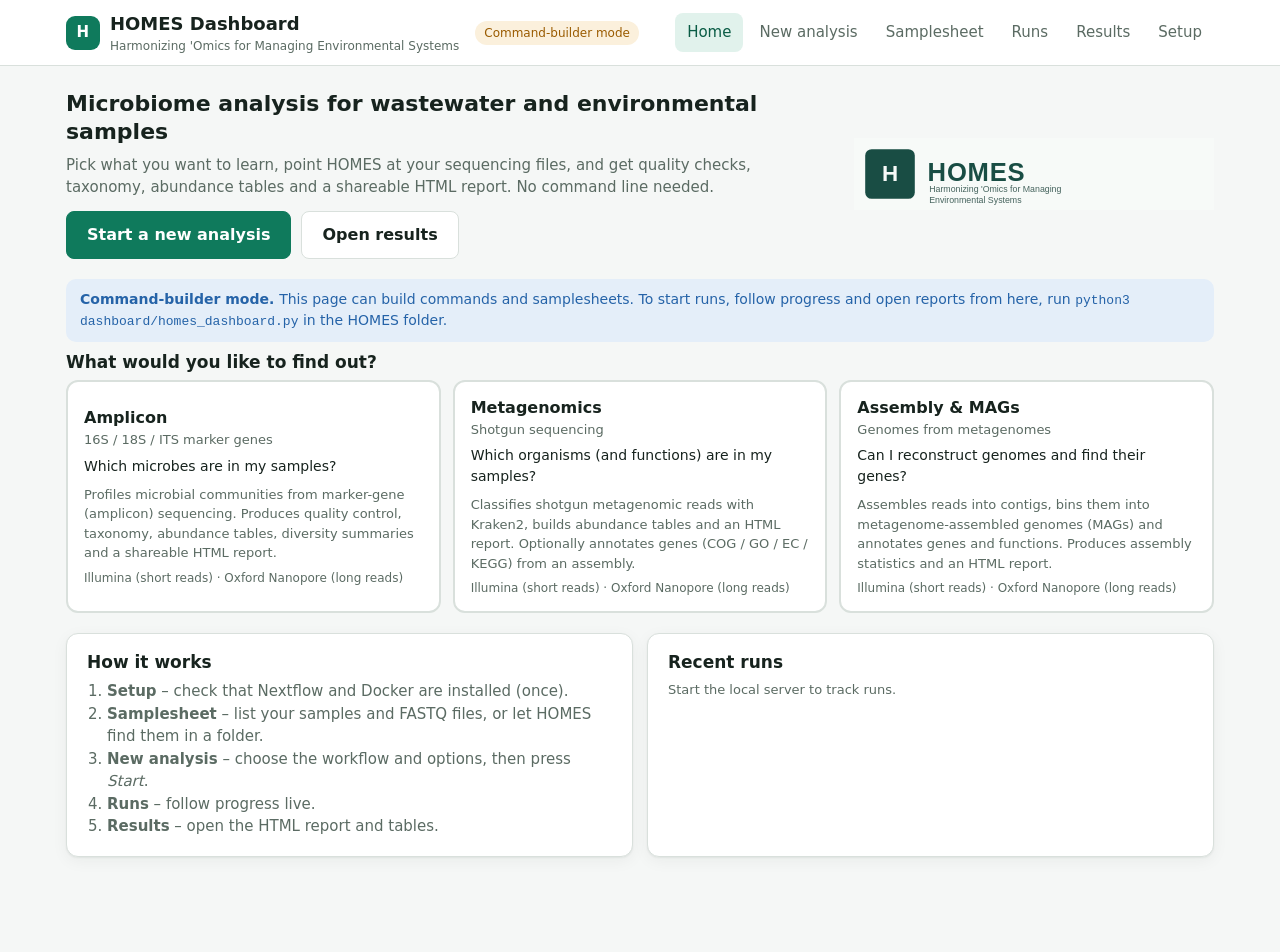
==== dashboard/static/index.html @ 1baedf9f "Add browser-based HOMES dashboard A local, dependency-free web dashboard for running the HOMES workf" ====
<!doctype html>
<html lang="en">
<head>
  <meta charset="utf-8">
  <meta name="viewport" content="width=device-width, initial-scale=1">
  <meta name="homes-token" content="__HOMES_TOKEN__">
  <title>HOMES Dashboard</title>
  <link rel="icon" href="data:,">
  <link rel="stylesheet" href="style.css">
</head>
<body>
  <header class="top">
    <div class="top-inner">
      <div class="brand">
        <div class="brand-mark">H</div>
        <div>HOMES Dashboard<small>Harmonizing 'Omics for Managing Environmental Systems</small></div>
      </div>
      <span id="conn" class="conn off">Checking…</span>
      <nav class="tabs" id="tabs">
        <button data-view="home" class="active">Home</button>
        <button data-view="new">New analysis</button>
        <button data-view="sheet">Samplesheet</button>
        <button data-view="runs">Runs <span id="running-count" class="count hidden">0</span></button>
        <button data-view="results">Results</button>
        <button data-view="setup">Setup</button>
      </nav>
    </div>
  </header>

  <main>
    <!-- ================= HOME ================= -->
    <section class="view active" id="view-home">
      <div class="hero">
        <div>
          <h2>Microbiome analysis for wastewater and environmental samples</h2>
          <p class="muted">Pick what you want to learn, point HOMES at your sequencing files, and get quality checks,
            taxonomy, abundance tables and a shareable HTML report. No command line needed.</p>
          <div class="row">
            <button class="btn primary big" data-goto="new">Start a new analysis</button>
            <button class="btn big" data-goto="results">Open results</button>
          </div>
        </div>
        <img src="../../workflows/HOMES_amplicon/assets/homes_report_logo.svg" alt="HOMES logo" onerror="this.remove()">
      </div>
      <div id="home-setup"></div>
      <h3>What would you like to find out?</h3>
      <div class="choices" id="home-workflows"></div>
      <div class="grid cols-2" style="margin-top:20px">
        <div class="card">
          <h3>How it works</h3>
          <ol class="muted" style="padding-left:20px;margin:0">
            <li><b>Setup</b> – check that Nextflow and Docker are installed (once).</li>
            <li><b>Samplesheet</b> – list your samples and FASTQ files, or let HOMES find them in a folder.</li>
            <li><b>New analysis</b> – choose the workflow and options, then press <i>Start</i>.</li>
            <li><b>Runs</b> – follow progress live.</li>
            <li><b>Results</b> – open the HTML report and tables.</li>
          </ol>
        </div>
        <div class="card">
          <h3>Recent runs</h3>
          <div id="home-runs" class="muted small">No runs yet.</div>
        </div>
      </div>
    </section>

    <!-- ================= NEW ANALYSIS ================= -->
    <section class="view" id="view-new">
      <h2>New analysis</h2>
      <p class="muted">Work through the steps from top to bottom. The command at the end updates as you go.</p>

      <div class="step"><div class="step-num">1</div><div class="step-body">
        <h3>What do you want to find out?</h3>
        <div class="choices" id="wf-choices"></div>
      </div></div>

      <div class="step"><div class="step-num">2</div><div class="step-body">
        <h3>How were the samples sequenced?</h3>
        <div class="choices" id="platform-choices"></div>
      </div></div>

      <div class="step"><div class="step-num">3</div><div class="step-body">
        <h3>Which data?</h3>
        <div class="choices" id="mode-choices"></div>
        <div id="mode-note"></div>
      </div></div>

      <div class="step"><div class="step-num">4</div><div class="step-body">
        <h3>Where should it run?</h3>
        <p class="muted small">Containers download all the bioinformatics software automatically.</p>
        <div class="choices" id="engine-choices"></div>
      </div></div>

      <div class="step" id="step-options"><div class="step-num">5</div><div class="step-body">
        <h3>Your data and options</h3>
        <p class="muted small">Relative paths are read from the HOMES folder. Every option has a short explanation underneath; defaults work for most data.</p>
        <div class="card">
          <div class="fields" id="fields-basic"></div>
          <details class="advanced" id="adv-wrap">
            <summary>Advanced options</summary>
            <div class="fields" id="fields-adv"></div>
          </details>
        </div>
      </div></div>

      <div class="step"><div class="step-num" id="step-out-num">6</div><div class="step-body">
        <h3>Name and save</h3>
        <div class="card">
          <div class="fields">
            <div class="field">
              <label class="lbl" for="run-label">Analysis name</label>
              <input type="text" id="run-label" placeholder="e.g. Plant A influent – May">
              <div class="help">Only used to recognise this run in the dashboard.</div>
            </div>
            <div class="field">
              <label class="lbl" for="outdir">Results folder<span class="req">*</span></label>
              <div class="input-group">
                <input type="text" id="outdir">
                <button class="btn small server-only" data-browse="outdir" data-pick="folder">Browse…</button>
              </div>
              <div class="help">Where reports and tables are written. Created if it does not exist.</div>
            </div>
            <div class="field">
              <label class="toggle"><input type="checkbox" id="resume" checked><span class="track"></span>
                <span><b>Resume</b> – reuse finished steps if this was run before</span></label>
            </div>
          </div>
          <details class="advanced">
            <summary>Expert: extra command-line arguments</summary>
            <input type="text" id="extra-args" placeholder="e.g. --max_cpus 8 -c my_site.config">
            <div class="help">Appended as-is to the Nextflow command.</div>
          </details>
        </div>
      </div></div>

      <div class="step"><div class="step-num" id="step-run-num">7</div><div class="step-body">
        <h3>Check and start</h3>
        <div id="validation"></div>
        <pre class="cmd" id="cmd-preview"></pre>
        <div class="row" style="margin-top:12px">
          <button class="btn primary big server-only" id="btn-launch">▶ Start analysis</button>
          <button class="btn" id="btn-copy">Copy command</button>
          <button class="btn" id="btn-script">Download as script</button>
          <span class="spacer"></span>
          <button class="btn small" id="btn-reset">Reset form</button>
        </div>
        <div class="note info static-only small">You are using the dashboard without its local server, so it cannot start runs itself.
          Copy the command and paste it into a terminal inside the HOMES folder, or start the full dashboard with
          <code>python3 dashboard/homes_dashboard.py</code>.</div>
      </div></div>
    </section>

    <!-- ================= SAMPLESHEET ================= -->
    <section class="view" id="view-sheet">
      <h2>Samplesheet builder</h2>
      <p class="muted">A samplesheet tells HOMES which FASTQ files belong to which sample. Fill the table, let the
        dashboard find files in a folder, or paste from Excel.</p>
      <div class="card">
        <div class="row">
          <label class="lbl" for="sheet-layout"><b>Layout for</b></label>
          <select id="sheet-layout" style="width:auto"></select>
          <span class="spacer"></span>
          <button class="btn server-only" id="sheet-scan">📁 Add files from a folder…</button>
          <button class="btn" id="sheet-paste">Paste / import…</button>
          <button class="btn" id="sheet-add">+ Add row</button>
          <button class="btn danger" id="sheet-clear">Clear</button>
        </div>
        <p class="muted small" id="sheet-hint" style="margin-top:8px"></p>
        <div class="table-wrap" style="margin-top:8px"><table class="sheet" id="sheet-table"></table></div>
        <div id="sheet-validation"></div>
      </div>
      <div class="card">
        <h3>Save</h3>
        <div class="row">
          <input type="text" id="sheet-path" style="flex:1;min-width:240px" placeholder="samplesheets/my_samples.csv">
          <button class="btn server-only" data-browse="sheet-path" data-pick="folder" data-append="my_samples">Browse…</button>
          <button class="btn primary server-only" id="sheet-save">Save file</button>
          <button class="btn" id="sheet-download">Download</button>
          <button class="btn" id="sheet-use">Use in new analysis →</button>
        </div>
        <p class="muted small" style="margin-top:8px">Saved files are written relative to the HOMES folder unless you give a full path.</p>
      </div>
    </section>

    <!-- ================= RUNS ================= -->
    <section class="view" id="view-runs">
      <div class="row"><h2 style="margin:0">Runs</h2><span class="spacer"></span>
        <button class="btn small server-only" id="runs-refresh">Refresh</button></div>
      <div class="static-only note info">Run tracking needs the local server: <code>python3 dashboard/homes_dashboard.py</code></div>
      <div class="grid" style="grid-template-columns: minmax(260px, 1fr) minmax(0, 2fr); margin-top:14px" id="runs-grid">
        <div class="list" id="runs-list"></div>
        <div id="run-detail"></div>
      </div>
    </section>

    <!-- ================= RESULTS ================= -->
    <section class="view" id="view-results">
      <div class="row"><h2 style="margin:0">Results</h2><span class="spacer"></span>
        <button class="btn small server-only" id="results-refresh">Refresh</button></div>
      <p class="muted">Folders under <code>results/</code>, folders of dashboard runs, and any folder you add here.</p>
      <div class="static-only note info">Browsing results needs the local server: <code>python3 dashboard/homes_dashboard.py</code>.
        Without it, open <code>report/*.html</code> inside your results folder directly in a browser.</div>
      <div class="card server-only">
        <div class="row">
          <input type="text" id="results-add-path" style="flex:1;min-width:240px" placeholder="/path/to/an/existing/results/folder">
          <button class="btn" data-browse="results-add-path" data-pick="folder">Browse…</button>
          <button class="btn primary" id="results-add">Add folder</button>
        </div>
      </div>
      <div class="list" id="results-list"></div>
    </section>

    <!-- ================= SETUP ================= -->
    <section class="view" id="view-setup">
      <h2>Setup check</h2>
      <p class="muted">HOMES needs Java 17+, Nextflow and one container engine. This page checks this computer.</p>
      <div class="card" id="setup-checks"></div>
      <div class="card">
        <h3>Install steps</h3>
        <h4>1. Docker (laptop / workstation)</h4>
        <p>Install <a href="https://docs.docker.com/get-started/get-docker/" target="_blank" rel="noopener">Docker Desktop</a>, open it, and wait until it says it is running.</p>
        <h4>2. Java 17 or newer</h4>
        <p>Check with <code>java -version</code>. If missing, install e.g. <a href="https://adoptium.net/" target="_blank" rel="noopener">Temurin 17</a>.</p>
        <h4>3. Nextflow</h4>
        <pre class="cmd">curl -s https://get.nextflow.io | bash
chmod +x nextflow
mkdir -p "$HOME/.local/bin"
mv nextflow "$HOME/.local/bin/"
export PATH="$PATH:$HOME/.local/bin"
nextflow info</pre>
        <p class="muted small" style="margin-top:8px">Restart the dashboard after installing so it picks up the new <code>PATH</code>.</p>
        <h4>4. Try a test run</h4>
        <p>Go to <a href="#" data-goto="new">New analysis</a>, pick any workflow and choose <b>Built-in test data</b>.</p>
      </div>
    </section>
  </main>

  <div id="modal-root"></div>
  <script src="workflows.js"></script>
  <script src="app.js"></script>
</body>
</html>
---- dashboard/static/style.css ----
:root {
  --bg: #f5f7f6;
  --surface: #ffffff;
  --surface-2: #eef2f0;
  --border: #d9e0dc;
  --text: #17231e;
  --muted: #5b6b63;
  --accent: #0f7a5c;
  --accent-strong: #0a5c45;
  --accent-soft: #e1f2ec;
  --info: #2563a8;
  --info-soft: #e4eef9;
  --warn: #9a5b00;
  --warn-soft: #fbf0dc;
  --bad: #b3261e;
  --bad-soft: #fbe5e3;
  --good: #1e7a3c;
  --good-soft: #e1f3e6;
  --code-bg: #10201a;
  --code-text: #d8efe5;
  --shadow: 0 1px 2px rgba(16, 32, 26, .06), 0 4px 16px rgba(16, 32, 26, .05);
  --radius: 12px;
  --font: system-ui, -apple-system, "Segoe UI", Roboto, "Helvetica Neue", Arial, "PingFang SC", "Microsoft YaHei", sans-serif;
  --mono: ui-monospace, SFMono-Regular, Menlo, Consolas, monospace;
  color-scheme: light;
}

@media (prefers-color-scheme: dark) {
  :root {
    --bg: #0e1513;
    --surface: #152019;
    --surface-2: #1b2a23;
    --border: #2a3b33;
    --text: #e3ece7;
    --muted: #93a69c;
    --accent: #3fbf93;
    --accent-strong: #67d4ad;
    --accent-soft: #173a2e;
    --info: #79aef0;
    --info-soft: #182a3f;
    --warn: #f0b350;
    --warn-soft: #3a2c13;
    --bad: #f28b82;
    --bad-soft: #3d1c1a;
    --good: #6fd492;
    --good-soft: #163522;
    --code-bg: #08100d;
    --code-text: #cfe9dc;
    --shadow: 0 1px 2px rgba(0, 0, 0, .3);
    color-scheme: dark;
  }
}

* { box-sizing: border-box; }
html, body { margin: 0; }
body {
  background: var(--bg);
  color: var(--text);
  font: 15px/1.5 var(--font);
}
a { color: var(--accent); }
button, input, select, textarea { font: inherit; color: inherit; }
code, pre, .mono { font-family: var(--mono); font-size: 13px; }
h1, h2, h3, h4 { line-height: 1.25; margin: 0 0 .4em; }
h2 { font-size: 22px; }
h3 { font-size: 17px; }
p { margin: 0 0 .8em; }
.muted { color: var(--muted); }
.small { font-size: 13px; }
.hidden { display: none !important; }

/* ---------- layout ---------- */
header.top {
  position: sticky; top: 0; z-index: 20;
  background: var(--surface);
  border-bottom: 1px solid var(--border);
}
.top-inner {
  max-width: 1180px; margin: 0 auto; padding: 10px 16px;
  display: flex; align-items: center; gap: 16px; flex-wrap: wrap;
}
.brand { display: flex; align-items: center; gap: 10px; font-weight: 700; font-size: 18px; }
.brand-mark {
  width: 34px; height: 34px; border-radius: 9px; background: var(--accent);
  color: #fff; display: grid; place-items: center; font-size: 15px; letter-spacing: .5px;
}
.brand small { display: block; font-weight: 400; font-size: 12px; color: var(--muted); }
nav.tabs { display: flex; gap: 4px; flex-wrap: wrap; margin-left: auto; }
nav.tabs button {
  border: 0; background: transparent; padding: 8px 12px; border-radius: 8px; cursor: pointer;
  color: var(--muted); font-weight: 500; white-space: nowrap;
}
nav.tabs button:hover { background: var(--surface-2); color: var(--text); }
nav.tabs button.active { background: var(--accent-soft); color: var(--accent-strong); }
nav.tabs .count {
  display: inline-block; min-width: 18px; padding: 0 5px; margin-left: 4px; border-radius: 9px;
  background: var(--accent); color: #fff; font-size: 11px; line-height: 18px; text-align: center;
}
.conn { font-size: 12px; padding: 3px 9px; border-radius: 99px; white-space: nowrap; }
.conn.on { background: var(--good-soft); color: var(--good); }
.conn.off { background: var(--warn-soft); color: var(--warn); }

main { min-width: 0; max-width: 1180px; margin: 0 auto; padding: 24px 16px 80px; }
section.view { display: none; }
section.view.active { display: block; }

.card {
  background: var(--surface); border: 1px solid var(--border); border-radius: var(--radius);
  box-shadow: var(--shadow); padding: 18px 20px; margin-bottom: 16px;
}
.card > h3:first-child { margin-top: 0; }
.grid { display: grid; gap: 14px; }
.grid.cols-3 { grid-template-columns: repeat(auto-fit, minmax(min(250px, 100%), 1fr)); }
.grid.cols-2 { grid-template-columns: repeat(auto-fit, minmax(min(300px, 100%), 1fr)); }
.row { display: flex; gap: 10px; align-items: center; flex-wrap: wrap; }
.row.end { justify-content: flex-end; }
.spacer { flex: 1; }

/* ---------- step blocks ---------- */
.step { display: grid; grid-template-columns: 34px 1fr; gap: 14px; margin-bottom: 26px; }
.step-num {
  width: 30px; height: 30px; border-radius: 50%; background: var(--accent); color: #fff;
  display: grid; place-items: center; font-weight: 700; font-size: 14px; margin-top: 2px;
}
.step-body { min-width: 0; }
.step-body > h3 { margin-bottom: 4px; }
.step-body > p.muted { margin-bottom: 12px; }

/* ---------- choice cards ---------- */
.choices { display: grid; gap: 12px; grid-template-columns: repeat(auto-fit, minmax(min(220px, 100%), 1fr)); }
.choice {
  text-align: left; cursor: pointer; background: var(--surface); border: 2px solid var(--border);
  border-radius: var(--radius); padding: 14px 16px; transition: border-color .12s, background .12s;
}
.choice:hover { border-color: var(--accent); }
.choice.selected { border-color: var(--accent); background: var(--accent-soft); }
.choice .t { font-weight: 650; font-size: 16px; }
.choice .s { color: var(--muted); font-size: 13px; }
.choice .q { margin-top: 6px; font-size: 14px; }
.choice .tag { font-size: 12px; color: var(--muted); margin-top: 6px; }
.choice.compact { padding: 10px 14px; }
.choice.disabled { opacity: .55; }

/* ---------- forms ---------- */
.fields { display: grid; gap: 14px 20px; grid-template-columns: repeat(auto-fit, minmax(min(300px, 100%), 1fr)); }
.field label.lbl { display: block; font-weight: 600; font-size: 14px; margin-bottom: 4px; }
.field .req { color: var(--bad); margin-left: 2px; }
.field .help { color: var(--muted); font-size: 12.5px; margin-top: 4px; }
.field.invalid input, .field.invalid select { border-color: var(--bad); }
input[type=text], input[type=number], select, textarea {
  width: 100%; padding: 8px 10px; border: 1px solid var(--border); border-radius: 8px;
  background: var(--surface); outline: none;
}
input:focus, select:focus, textarea:focus { border-color: var(--accent); box-shadow: 0 0 0 3px var(--accent-soft); }
.input-group { display: flex; gap: 6px; }
.input-group input { flex: 1; min-width: 0; }
details.advanced { margin-top: 18px; border-top: 1px dashed var(--border); padding-top: 12px; }
details.advanced summary { cursor: pointer; font-weight: 600; color: var(--muted); margin-bottom: 12px; }

.toggle { display: inline-flex; align-items: center; gap: 10px; cursor: pointer; user-select: none; }
.toggle input { position: absolute; opacity: 0; width: 0; height: 0; }
.toggle .track {
  width: 40px; height: 22px; border-radius: 11px; background: var(--border); position: relative; transition: background .12s;
  flex: none;
}
.toggle .track::after {
  content: ""; position: absolute; left: 3px; top: 3px; width: 16px; height: 16px; border-radius: 50%;
  background: #fff; transition: transform .12s;
}
.toggle input:checked + .track { background: var(--accent); }
.toggle input:checked + .track::after { transform: translateX(18px); }
.toggle input:focus-visible + .track { box-shadow: 0 0 0 3px var(--accent-soft); }

/* ---------- buttons ---------- */
.btn {
  display: inline-flex; align-items: center; gap: 6px; padding: 8px 14px; border-radius: 8px;
  border: 1px solid var(--border); background: var(--surface); cursor: pointer; font-weight: 550;
  text-decoration: none; color: var(--text); white-space: nowrap;
  max-width: 100%; overflow: hidden; text-overflow: ellipsis;
}
.btn:hover { border-color: var(--accent); }
.btn.primary { background: var(--accent); border-color: var(--accent); color: #fff; }
.btn.primary:hover { background: var(--accent-strong); border-color: var(--accent-strong); }
@media (prefers-color-scheme: dark) { .btn.primary { color: #062018; } }
.btn.danger { color: var(--bad); }
.btn.danger:hover { border-color: var(--bad); }
.btn.small { padding: 4px 10px; font-size: 13px; }
.btn.big { padding: 11px 20px; font-size: 16px; }
.btn:disabled { opacity: .5; cursor: not-allowed; }
.linkbtn { background: none; border: 0; color: var(--accent); cursor: pointer; padding: 0; }

/* ---------- notices ---------- */
.note { border-radius: 10px; padding: 10px 14px; margin: 10px 0; font-size: 14px; }
.note.info { background: var(--info-soft); color: var(--info); }
.note.warn { background: var(--warn-soft); color: var(--warn); }
.note.bad { background: var(--bad-soft); color: var(--bad); }
.note.good { background: var(--good-soft); color: var(--good); }
.note ul { margin: 4px 0 0; padding-left: 20px; }

.pill { display: inline-block; font-size: 12px; font-weight: 600; padding: 2px 9px; border-radius: 99px; white-space: nowrap; }
.pill.running { background: var(--info-soft); color: var(--info); }
.pill.succeeded { background: var(--good-soft); color: var(--good); }
.pill.failed { background: var(--bad-soft); color: var(--bad); }
.pill.stopped, .pill.unknown { background: var(--surface-2); color: var(--muted); }
.pill.running::before {
  content: ""; display: inline-block; width: 7px; height: 7px; border-radius: 50%; background: currentColor;
  margin-right: 6px; vertical-align: 1px; animation: pulse 1.2s infinite;
}
@keyframes pulse { 50% { opacity: .25; } }

/* ---------- command ---------- */
pre.cmd, pre.log {
  background: var(--code-bg); color: var(--code-text); border-radius: 10px; padding: 14px 16px;
  overflow: auto; margin: 0; white-space: pre; line-height: 1.45;
}
pre.log { max-height: 460px; white-space: pre-wrap; word-break: break-all; font-size: 12.5px; }

/* ---------- tables ---------- */
.table-wrap { overflow: auto; border: 1px solid var(--border); border-radius: 10px; max-height: 60vh; }
table { border-collapse: collapse; width: 100%; font-size: 13.5px; }
th, td { padding: 6px 10px; border-bottom: 1px solid var(--border); text-align: left; vertical-align: top; }
th { background: var(--surface-2); position: sticky; top: 0; font-weight: 600; z-index: 1; }
td.num { text-align: right; font-variant-numeric: tabular-nums; }
table.sheet td { padding: 2px; }
table.sheet input, table.sheet select { border: 1px solid transparent; border-radius: 6px; padding: 5px 7px; min-width: 120px; }
table.sheet input:hover { border-color: var(--border); }
table.sheet td.bad input, table.sheet td.bad select { border-color: var(--bad); background: var(--bad-soft); }
table.sheet td.idx { color: var(--muted); text-align: right; padding: 6px 8px; width: 1%; }

/* ---------- lists ---------- */
.list { display: flex; flex-direction: column; gap: 10px; }
.list-item {
  display: flex; gap: 14px; align-items: center; flex-wrap: wrap;
  background: var(--surface); border: 1px solid var(--border); border-radius: 10px; padding: 12px 14px;
}
.list-item.clickable { cursor: pointer; }
.list-item.clickable:hover, .list-item.selected { border-color: var(--accent); }
.list-item .main { flex: 1; min-width: 220px; }
.list-item .title { font-weight: 600; }
.steps-list { display: flex; flex-wrap: wrap; gap: 6px; margin: 8px 0; }
.steps-list span { font-size: 12px; background: var(--surface-2); border-radius: 6px; padding: 2px 8px; }
.steps-list span.cached { opacity: .7; }

.check { display: grid; grid-template-columns: 28px 1fr; gap: 10px; padding: 12px 0; border-bottom: 1px solid var(--border); }
.check:last-child { border-bottom: 0; }
.check .icon { width: 24px; height: 24px; border-radius: 50%; display: grid; place-items: center; font-weight: 700; font-size: 13px; }
.check .icon.ok { background: var(--good-soft); color: var(--good); }
.check .icon.no { background: var(--bad-soft); color: var(--bad); }
.check .icon.opt { background: var(--surface-2); color: var(--muted); }

/* ---------- hero ---------- */
.hero { display: grid; grid-template-columns: 1fr auto; gap: 20px; align-items: center; margin-bottom: 20px; }
.hero img { max-width: 360px; width: 100%; }
@media (max-width: 760px) { .hero { grid-template-columns: 1fr; } .hero img { max-width: 260px; } }

/* ---------- modal ---------- */
.modal-back {
  position: fixed; inset: 0; background: rgba(5, 15, 10, .45); z-index: 50;
  display: grid; place-items: center; padding: 16px;
}
.modal {
  background: var(--surface); border-radius: 14px; width: min(860px, 100%); max-height: 88vh;
  display: flex; flex-direction: column; box-shadow: 0 10px 40px rgba(0,0,0,.3);
}
.modal header { padding: 14px 18px; border-bottom: 1px solid var(--border); display: flex; align-items: center; gap: 10px; }
.modal header h3 { margin: 0; flex: 1; }
.modal .body { padding: 14px 18px; overflow: auto; }
.modal footer { padding: 12px 18px; border-top: 1px solid var(--border); display: flex; gap: 8px; justify-content: flex-end; flex-wrap: wrap; }
.fb-entry { display: flex; gap: 10px; padding: 6px 8px; border-radius: 6px; cursor: pointer; align-items: center; }
.fb-entry:hover { background: var(--surface-2); }
.fb-entry.sel { background: var(--accent-soft); }
.fb-entry .ic { width: 20px; text-align: center; }
.fb-entry .sz { margin-left: auto; color: var(--muted); font-size: 12px; }

.toast {
  position: fixed; bottom: 20px; left: 50%; transform: translateX(-50%); z-index: 60;
  background: var(--text); color: var(--bg); padding: 10px 18px; border-radius: 10px; font-size: 14px;
  box-shadow: 0 6px 24px rgba(0,0,0,.25); max-width: calc(100% - 32px);
}

@media (max-width: 640px) {
  .step { grid-template-columns: 1fr; gap: 6px; }
  .card { padding: 14px; }
  nav.tabs { margin-left: 0; width: 100%; min-width: 0; overflow-x: auto; flex-wrap: nowrap; }
  #runs-grid { grid-template-columns: 1fr !important; }
  .brand small { display: none; }
}
.mono { overflow-wrap: anywhere; }
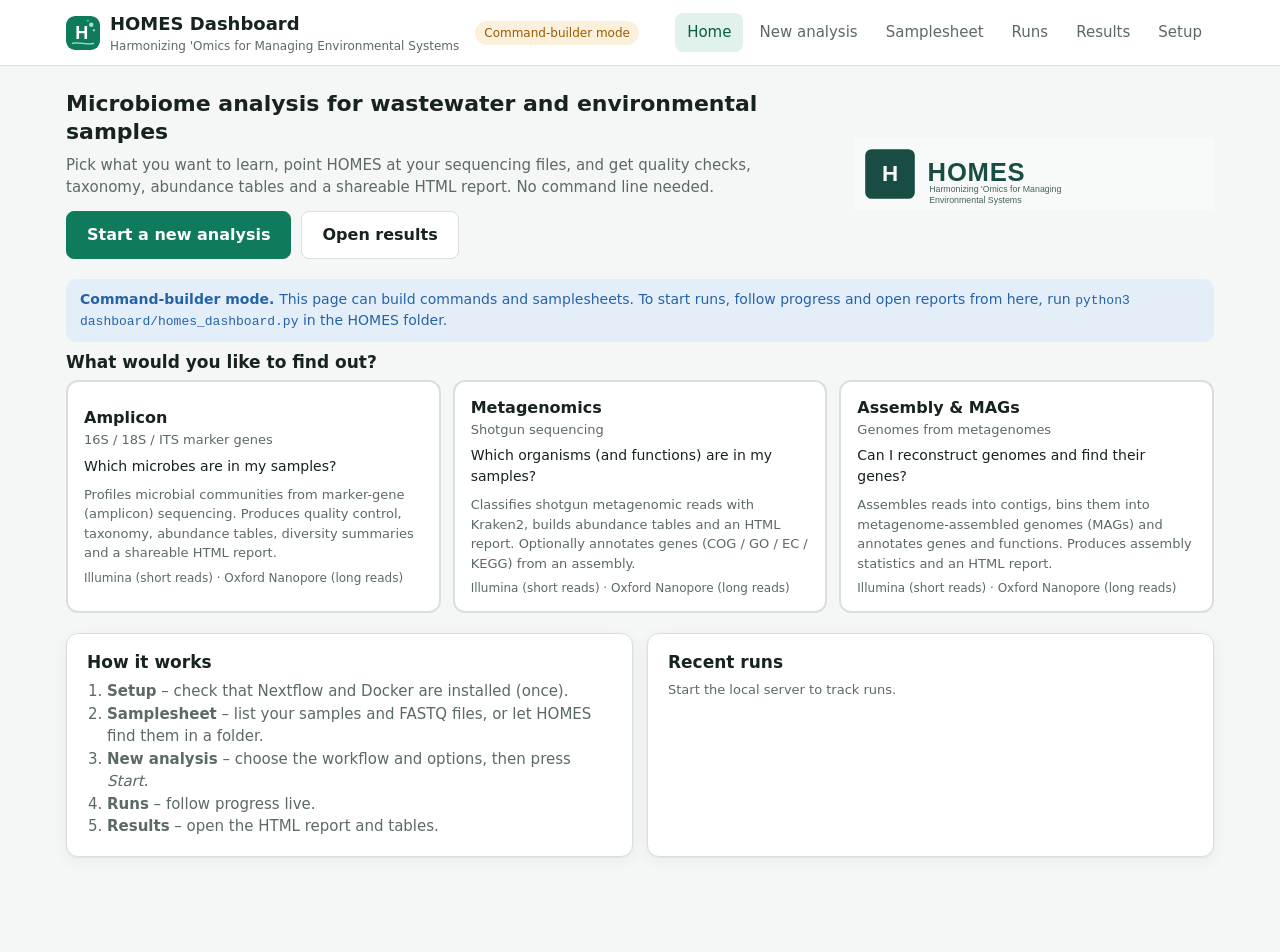
==== commit 033f59d3: "Make the HOMES dashboard launchable like a desktop app - Open the dashboard in a standalone Chrome/E" ====
--- a/dashboard/static/index.html
+++ b/dashboard/static/index.html
@@ -5,14 +5,17 @@
   <meta name="viewport" content="width=device-width, initial-scale=1">
   <meta name="homes-token" content="__HOMES_TOKEN__">
   <title>HOMES Dashboard</title>
-  <link rel="icon" href="data:,">
+  <link rel="icon" href="icon.svg" type="image/svg+xml">
+  <link rel="apple-touch-icon" href="icon-192.png">
+  <link rel="manifest" href="manifest.webmanifest">
+  <meta name="theme-color" content="#0f7a5c">
   <link rel="stylesheet" href="style.css">
 </head>
 <body>
   <header class="top">
     <div class="top-inner">
       <div class="brand">
-        <div class="brand-mark">H</div>
+        <img class="brand-mark" src="icon.svg" alt="">
         <div>HOMES Dashboard<small>Harmonizing 'Omics for Managing Environmental Systems</small></div>
       </div>
       <span id="conn" class="conn off">Checking…</span>
@@ -214,6 +217,18 @@
       <h2>Setup check</h2>
       <p class="muted">HOMES needs Java 17+, Nextflow and one container engine. This page checks this computer.</p>
       <div class="card" id="setup-checks"></div>
+      <div class="card server-only">
+        <h3>Dashboard app</h3>
+        <p class="muted">Open the dashboard like a normal program by double-clicking an icon. Run this once in the HOMES folder:</p>
+        <pre class="cmd">python3 dashboard/homes_dashboard.py --install-app</pre>
+        <p class="muted small" style="margin-top:8px">macOS: creates <b>HOMES Dashboard</b> in your Applications folder (drag it to the Dock).
+          Windows: a shortcut on the Desktop. Linux: an entry in the applications menu.
+          In Chrome or Edge you can also use the <i>Install</i> icon in the address bar.</p>
+        <div class="row" style="margin-top:12px">
+          <button class="btn danger" id="btn-quit">Quit dashboard</button>
+          <span class="muted small">Stops the dashboard. Analyses that are running keep going.</span>
+        </div>
+      </div>
       <div class="card">
         <h3>Install steps</h3>
         <h4>1. Docker (laptop / workstation)</h4>
--- a/dashboard/static/style.css
+++ b/dashboard/static/style.css
@@ -80,10 +80,7 @@
   display: flex; align-items: center; gap: 16px; flex-wrap: wrap;
 }
 .brand { display: flex; align-items: center; gap: 10px; font-weight: 700; font-size: 18px; }
-.brand-mark {
-  width: 34px; height: 34px; border-radius: 9px; background: var(--accent);
-  color: #fff; display: grid; place-items: center; font-size: 15px; letter-spacing: .5px;
-}
+.brand-mark { width: 34px; height: 34px; border-radius: 9px; }
 .brand small { display: block; font-weight: 400; font-size: 12px; color: var(--muted); }
 nav.tabs { display: flex; gap: 4px; flex-wrap: wrap; margin-left: auto; }
 nav.tabs button {
